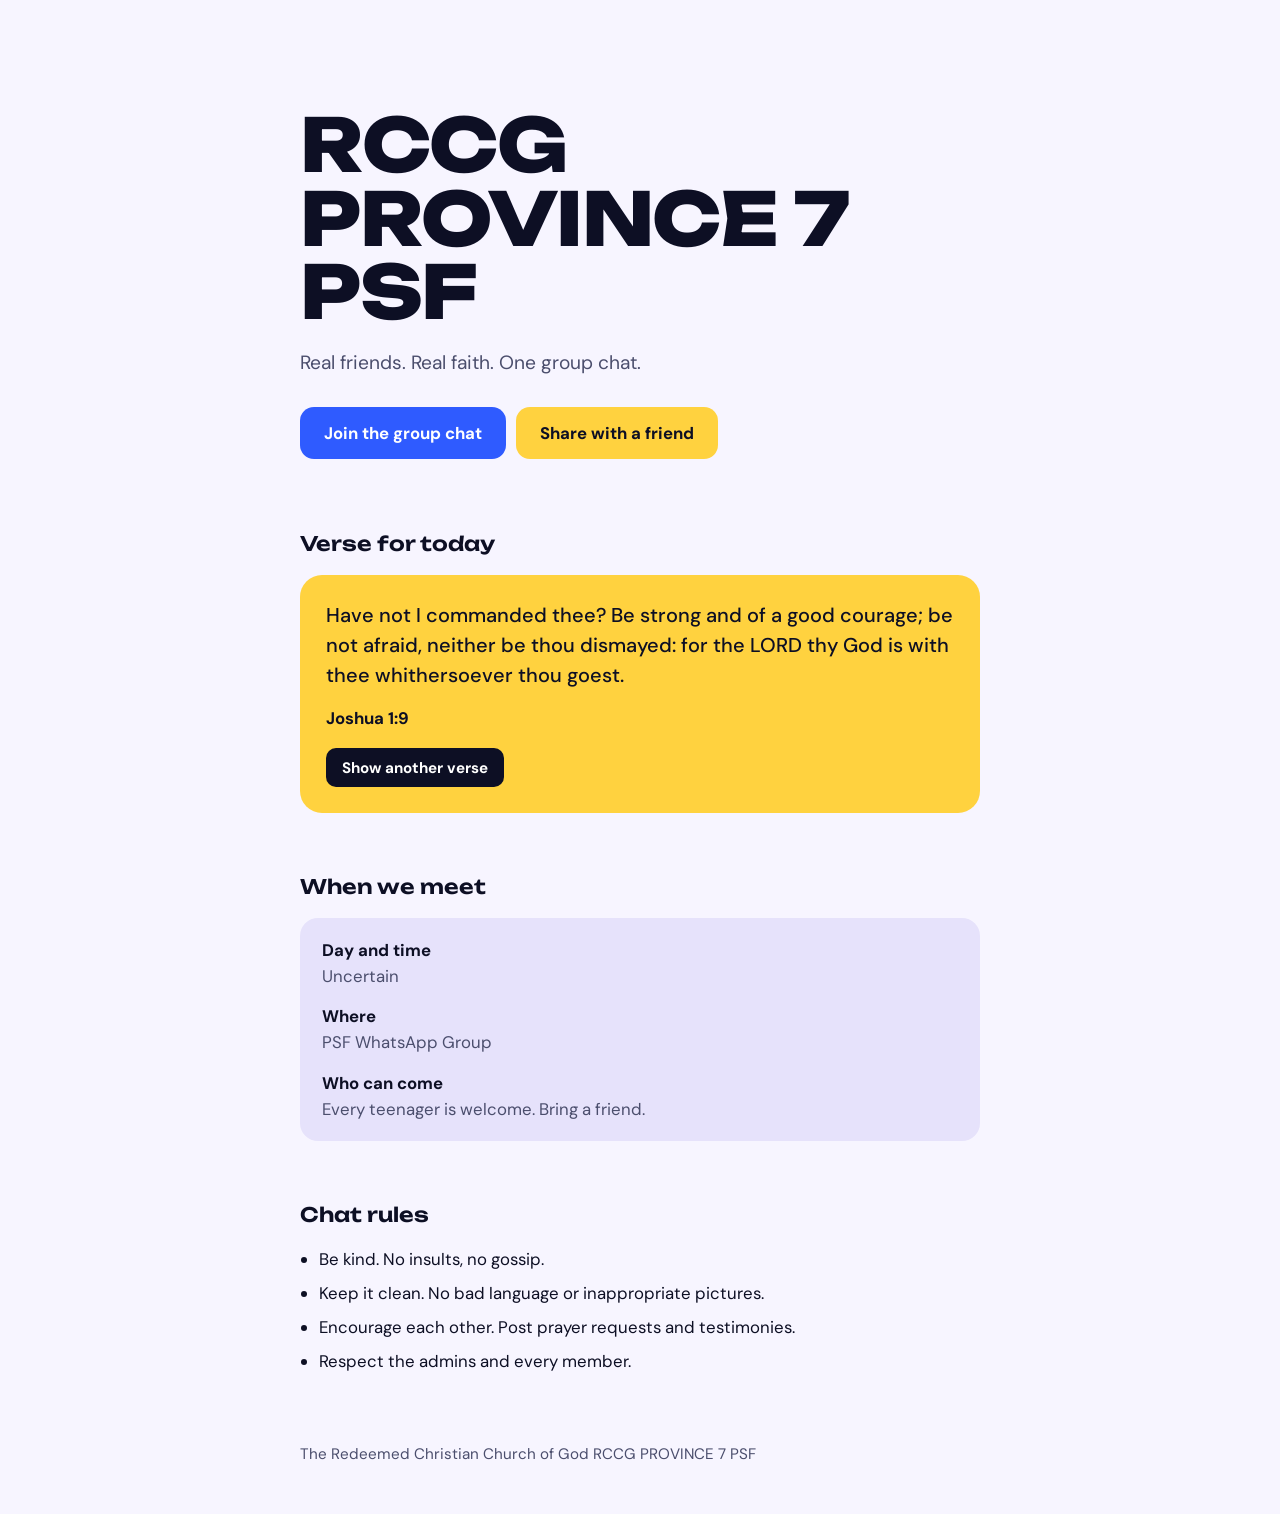
==== index.html @ 0ce9d032 "Rename index. html to index.html" ====
<!DOCTYPE html>
<html lang="en">
<head>
<meta charset="utf-8">
<meta name="viewport" content="width=device-width, initial-scale=1, viewport-fit=cover">
<title>Teens Connect</title>
<link href="https://fonts.googleapis.com/css2?family=Unbounded:wght@600;800&family=DM+Sans:wght@400;500;700&display=swap" rel="stylesheet">
<style>
:root{--bg:#f7f5ff;--ink:#0d0f24;--soft:#e6e2fb;--blue:#2f5bff;--sun:#ffd23f;--muted:#4b4e6d;box-sizing:border-box;padding-top:env(safe-area-inset-top,0px);padding-bottom:env(safe-area-inset-bottom,0px)}
@media (prefers-color-scheme:dark){:root:not([data-theme="light"]){--bg:#0d0f24;--ink:#f7f5ff;--soft:#1d2050;--muted:#b5b8d6}}
:root[data-theme="dark"]{--bg:#0d0f24;--ink:#f7f5ff;--soft:#1d2050;--muted:#b5b8d6}
*,*::before,*::after{box-sizing:inherit}
html{scroll-padding-top:env(safe-area-inset-top,0px)}
body{margin:0;background:var(--bg);color:var(--ink);font:400 1.05rem/1.55 "DM Sans",system-ui,sans-serif}
.wrap{max-width:720px;margin:0 auto;padding:0 1.25rem}
header{padding:12vh 0 2.5rem}
h1{font-family:Unbounded,system-ui,sans-serif;font-weight:800;font-size:clamp(2.4rem,11vw,4.6rem);line-height:1;margin:0;letter-spacing:-.02em}
.tag{font-size:1.2rem;margin:1.2rem 0 1.8rem;max-width:30ch;color:var(--muted)}
.btn{display:inline-block;font:700 1.05rem "DM Sans",sans-serif;text-decoration:none;border:0;border-radius:14px;padding:.95rem 1.5rem;cursor:pointer;background:var(--blue);color:#fff}
.btn.alt{background:var(--sun);color:#0d0f24;margin-left:.5rem}
.btn:focus-visible{outline:3px solid var(--ink);outline-offset:3px}
.btn:active{transform:scale(.97)}
.row{display:flex;flex-wrap:wrap;gap:.6rem}
.row .btn.alt{margin-left:0}
section{padding:1.8rem 0}
h2{font-family:Unbounded,system-ui,sans-serif;font-weight:600;font-size:1.25rem;margin:0 0 1rem}
.verse{background:var(--sun);color:#0d0f24;border-radius:22px;padding:1.6rem}
.verse q{display:block;font-size:1.25rem;line-height:1.5;font-weight:500;quotes:none}
.verse cite{display:block;margin-top:.9rem;font-weight:700;font-style:normal}
.verse button{margin-top:1.1rem;background:#0d0f24;color:#fff;font:700 .95rem "DM Sans",sans-serif;border:0;border-radius:10px;padding:.6rem 1rem;cursor:pointer}
.verse button:focus-visible{outline:3px solid #0d0f24;outline-offset:3px}
dl{margin:0;background:var(--soft);border-radius:18px;padding:1.2rem 1.4rem}
dt{font-weight:700}
dd{margin:0 0 .9rem;color:var(--muted)}
dd:last-child{margin-bottom:0}
ul{padding-left:1.2rem;margin:0}
li{margin-bottom:.5rem}
footer{padding:2rem 0 3rem;color:var(--muted);font-size:.95rem}
</style>
</head>
<body>
<div class="wrap">
  <header>
    <h1 id="name">RCCG PROVINCE 7 PSF </h1>
    <p class="tag" id="tagline">Real friends. Real faith. One group chat.</p>
    <div class="row">
      <a class="btn" id="join" href="#" rel="noopener">Join the group chat</a>
      <button class="btn alt" id="share" type="button">Share with a friend</button>
    </div>
  </header>

  <section>
    <h2>Verse for today</h2>
    <div class="verse">
      <q id="vtext"></q>
      <cite id="vref"></cite>
      <button id="next" type="button">Show another verse</button>
    </div>
  </section>

  <section>
    <h2>When we meet</h2>
    <dl>
      <dt>Day and time</dt><dd id="when"></dd>
      <dt>Where</dt><dd id="where"></dd>
      <dt>Who can come</dt><dd id="who"></dd>
    </dl>
  </section>

  <section>
    <h2>Chat rules</h2>
    <ul>
      <li>Be kind. No insults, no gossip.</li>
      <li>Keep it clean. No bad language or inappropriate pictures.</li>
      <li>Encourage each other. Post prayer requests and testimonies.</li>
      <li>Respect the admins and every member.</li>
    </ul>
  </section>

  <footer id="foot"></footer>
</div>

<script>
/* EDIT THIS BLOCK ONLY */
const CONFIG={
  name:"RCCG PROVINCE 7 PSF",
  tagline:"Real friends. Real faith. One group chat.",
  chatLink:"https://chat.whatsapp.com/https://whatsapp.com/channel/0029VbDlhIFJ93wdQyfQ9O46",
  when:"Uncertain",
  where:"PSF WhatsApp Group",
  who:"Every teenager is welcome. Bring a friend.",
  church:"The Redeemed Christian Church of God"
};
/* END EDIT BLOCK */

const verses=[
["Let no man despise thy youth; but be thou an example of the believers, in word, in conversation, in charity, in spirit, in faith, in purity.","1 Timothy 4:12"],
["Trust in the LORD with all thine heart; and lean not unto thine own understanding.","Proverbs 3:5"],
["Have not I commanded thee? Be strong and of a good courage; be not afraid, neither be thou dismayed: for the LORD thy God is with thee whithersoever thou goest.","Joshua 1:9"],
["Wherewithal shall a young man cleanse his way? by taking heed thereto according to thy word.","Psalm 119:9"],
["For I know the thoughts that I think toward you, saith the LORD, thoughts of peace, and not of evil, to give you an expected end.","Jeremiah 29:11"]
];
const $=id=>document.getElementById(id);
document.title=CONFIG.name;
$("name").textContent=CONFIG.name;
$("tagline").textContent=CONFIG.tagline;
$("join").href=CONFIG.chatLink;
$("when").textContent=CONFIG.when;
$("where").textContent=CONFIG.where;
$("who").textContent=CONFIG.who;
$("foot").textContent=CONFIG.church+" RCCG PROVINCE 7 PSF";

let v=Math.floor(Date.now()/864e5)%verses.length;
function showVerse(){$("vtext").textContent=verses[v][0];$("vref").textContent=verses[v][1]}
$("next").addEventListener("click",()=>{v=(v+1)%verses.length;showVerse()});
showVerse();

$("share").addEventListener("click",async()=>{
  const data={title:CONFIG.name,text:"Join our group chat!",url:location.href};
  try{
    if(navigator.share){await navigator.share(data)}
    else{await navigator.clipboard.writeText(location.href);$("share").textContent="Link copied"}
  }catch(e){}
});
</script>
</body>
</html>
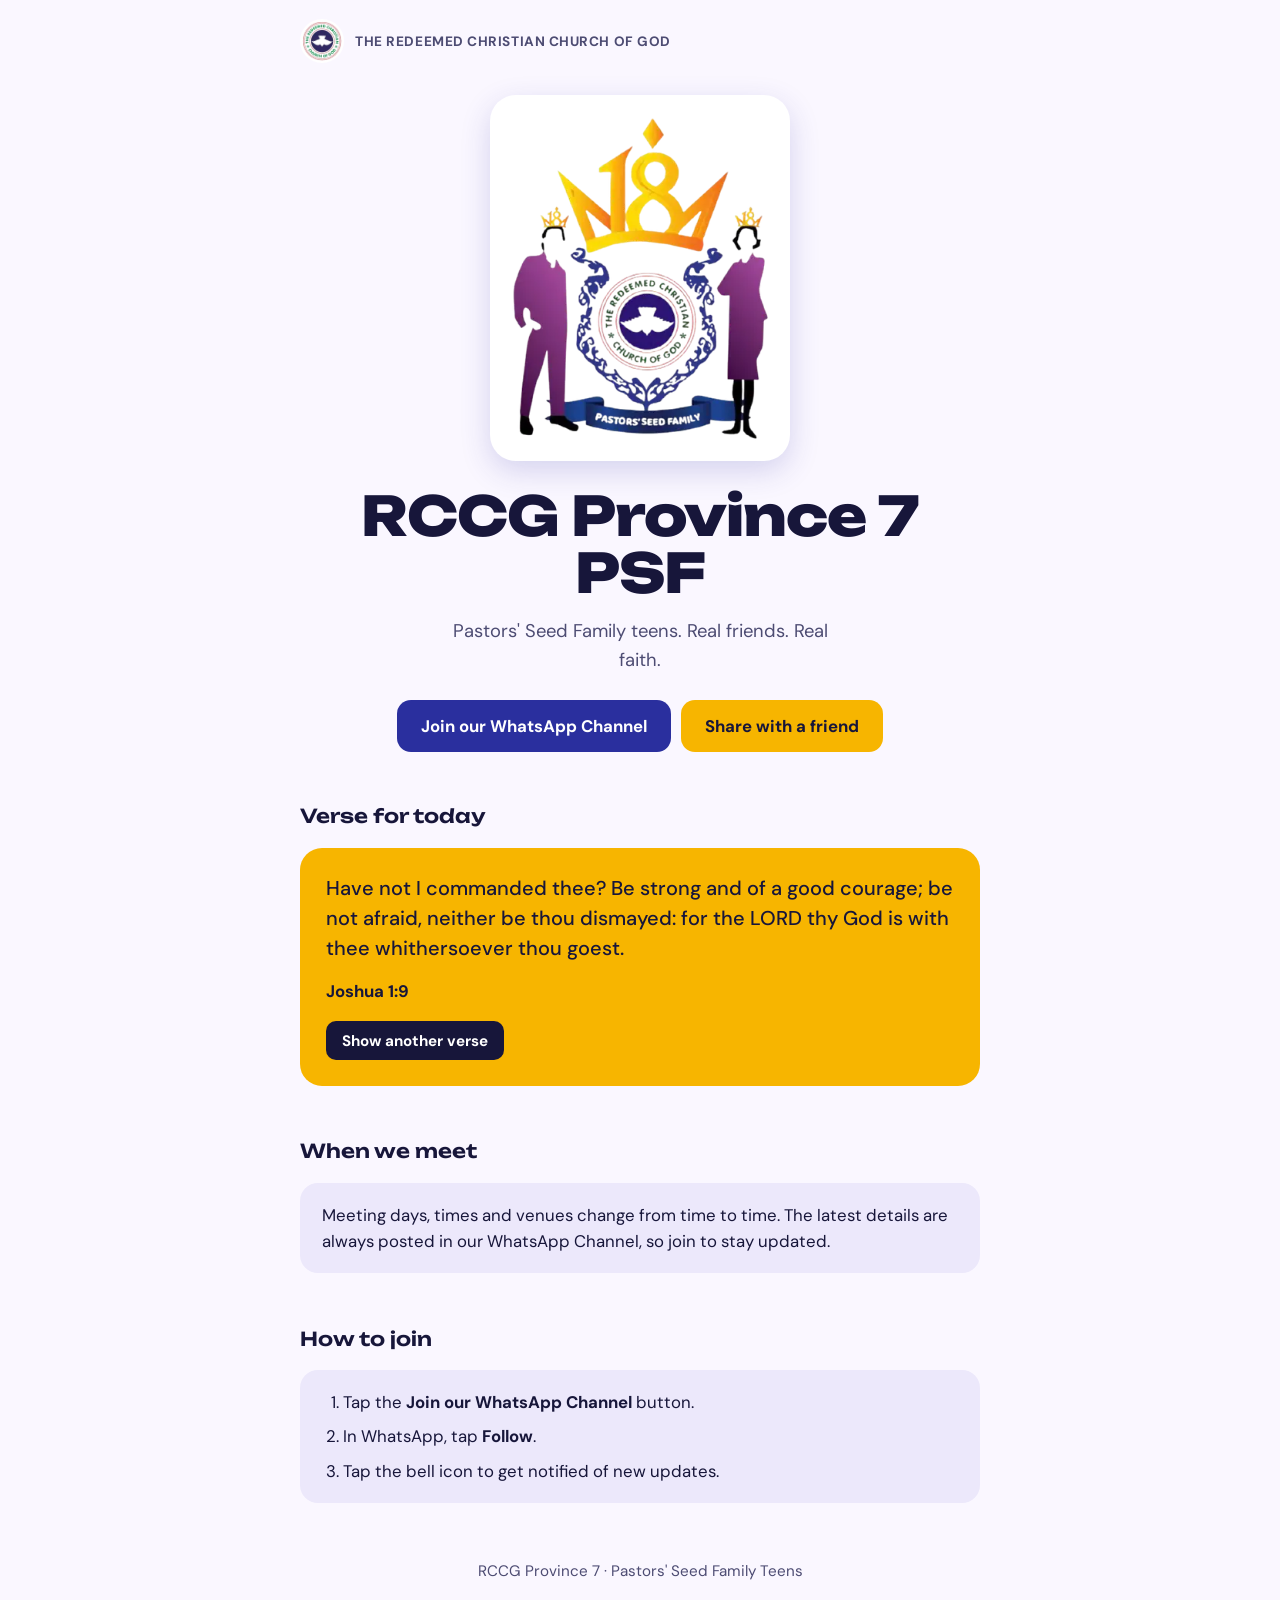
==== commit c94afac0: "Update index.html" ====
--- a/index.html
+++ b/index.html
@@ -3,48 +3,56 @@
 <head>
 <meta charset="utf-8">
 <meta name="viewport" content="width=device-width, initial-scale=1, viewport-fit=cover">
-<title>Teens Connect</title>
+<title>RCCG Province 7 PSF</title>
+<meta name="description" content="Official page of the RCCG Province 7 Pastors' Seed Family teens.">
 <link href="https://fonts.googleapis.com/css2?family=Unbounded:wght@600;800&family=DM+Sans:wght@400;500;700&display=swap" rel="stylesheet">
 <style>
-:root{--bg:#f7f5ff;--ink:#0d0f24;--soft:#e6e2fb;--blue:#2f5bff;--sun:#ffd23f;--muted:#4b4e6d;box-sizing:border-box;padding-top:env(safe-area-inset-top,0px);padding-bottom:env(safe-area-inset-bottom,0px)}
-@media (prefers-color-scheme:dark){:root:not([data-theme="light"]){--bg:#0d0f24;--ink:#f7f5ff;--soft:#1d2050;--muted:#b5b8d6}}
-:root[data-theme="dark"]{--bg:#0d0f24;--ink:#f7f5ff;--soft:#1d2050;--muted:#b5b8d6}
+:root{--bg:#faf7ff;--ink:#17163a;--soft:#ece8fb;--blue:#2a2f9e;--sun:#f7b500;--muted:#4d4c73;box-sizing:border-box;padding-top:env(safe-area-inset-top,0px);padding-bottom:env(safe-area-inset-bottom,0px)}
+@media (prefers-color-scheme:dark){:root:not([data-theme="light"]){--bg:#0f0f2b;--ink:#f6f3ff;--soft:#1e1f52;--muted:#b9b8da;--blue:#6f78ff}}
+:root[data-theme="dark"]{--bg:#0f0f2b;--ink:#f6f3ff;--soft:#1e1f52;--muted:#b9b8da;--blue:#6f78ff}
 *,*::before,*::after{box-sizing:inherit}
 html{scroll-padding-top:env(safe-area-inset-top,0px)}
 body{margin:0;background:var(--bg);color:var(--ink);font:400 1.05rem/1.55 "DM Sans",system-ui,sans-serif}
 .wrap{max-width:720px;margin:0 auto;padding:0 1.25rem}
-header{padding:12vh 0 2.5rem}
-h1{font-family:Unbounded,system-ui,sans-serif;font-weight:800;font-size:clamp(2.4rem,11vw,4.6rem);line-height:1;margin:0;letter-spacing:-.02em}
-.tag{font-size:1.2rem;margin:1.2rem 0 1.8rem;max-width:30ch;color:var(--muted)}
+.top{display:flex;align-items:center;gap:.7rem;padding:1.2rem 0 0;font-weight:700;font-size:.85rem;letter-spacing:.04em;text-transform:uppercase;color:var(--muted)}
+.top img{width:44px;height:auto;background:#fff;border-radius:50%;padding:2px}
+header{padding:2rem 0 1.5rem;text-align:center}
+.logo{display:block;margin:0 auto 1.6rem;width:min(300px,78%);height:auto;background:#fff;border-radius:26px;padding:1.2rem;box-shadow:0 10px 30px rgba(42,47,158,.18)}
+h1{font-family:Unbounded,system-ui,sans-serif;font-weight:800;font-size:clamp(2rem,9vw,3.4rem);line-height:1.05;margin:0;letter-spacing:-.02em}
+.tag{font-size:1.15rem;margin:1rem auto 1.6rem;max-width:30ch;color:var(--muted)}
 .btn{display:inline-block;font:700 1.05rem "DM Sans",sans-serif;text-decoration:none;border:0;border-radius:14px;padding:.95rem 1.5rem;cursor:pointer;background:var(--blue);color:#fff}
-.btn.alt{background:var(--sun);color:#0d0f24;margin-left:.5rem}
+.btn.alt{background:var(--sun);color:#17163a}
 .btn:focus-visible{outline:3px solid var(--ink);outline-offset:3px}
 .btn:active{transform:scale(.97)}
-.row{display:flex;flex-wrap:wrap;gap:.6rem}
-.row .btn.alt{margin-left:0}
-section{padding:1.8rem 0}
-h2{font-family:Unbounded,system-ui,sans-serif;font-weight:600;font-size:1.25rem;margin:0 0 1rem}
-.verse{background:var(--sun);color:#0d0f24;border-radius:22px;padding:1.6rem}
+.row{display:flex;flex-wrap:wrap;gap:.6rem;justify-content:center}
+section{padding:1.6rem 0}
+h2{font-family:Unbounded,system-ui,sans-serif;font-weight:600;font-size:1.2rem;margin:0 0 1rem}
+.verse{background:var(--sun);color:#17163a;border-radius:22px;padding:1.6rem}
 .verse q{display:block;font-size:1.25rem;line-height:1.5;font-weight:500;quotes:none}
 .verse cite{display:block;margin-top:.9rem;font-weight:700;font-style:normal}
-.verse button{margin-top:1.1rem;background:#0d0f24;color:#fff;font:700 .95rem "DM Sans",sans-serif;border:0;border-radius:10px;padding:.6rem 1rem;cursor:pointer}
-.verse button:focus-visible{outline:3px solid #0d0f24;outline-offset:3px}
-dl{margin:0;background:var(--soft);border-radius:18px;padding:1.2rem 1.4rem}
-dt{font-weight:700}
-dd{margin:0 0 .9rem;color:var(--muted)}
-dd:last-child{margin-bottom:0}
-ul{padding-left:1.2rem;margin:0}
+.verse button{margin-top:1.1rem;background:#17163a;color:#fff;font:700 .95rem "DM Sans",sans-serif;border:0;border-radius:10px;padding:.6rem 1rem;cursor:pointer}
+.verse button:focus-visible{outline:3px solid #17163a;outline-offset:3px}
+.card{background:var(--soft);border-radius:18px;padding:1.2rem 1.4rem}
+.card p{margin:0}
+ol{padding-left:1.3rem;margin:0}
 li{margin-bottom:.5rem}
-footer{padding:2rem 0 3rem;color:var(--muted);font-size:.95rem}
+li:last-child{margin-bottom:0}
+footer{padding:2rem 0 3rem;color:var(--muted);font-size:.95rem;text-align:center}
 </style>
 </head>
 <body>
 <div class="wrap">
+  <div class="top">
+    <img src="[data-uri]" alt="RCCG logo" width="44" height="44">
+    <span>The Redeemed Christian Church of God</span>
+  </div>
+
   <header>
-    <h1 id="name">RCCG PROVINCE 7 PSF </h1>
-    <p class="tag" id="tagline">Real friends. Real faith. One group chat.</p>
+    <img class="logo" src="[data-uri]" alt="Pastors' Seed Family logo with the number 18 and a crown" width="340" height="426">
+    <h1 id="name">RCCG Province 7 PSF</h1>
+    <p class="tag" id="tagline">Pastors' Seed Family teens. Real friends. Real faith.</p>
     <div class="row">
-      <a class="btn" id="join" href="#" rel="noopener">Join the group chat</a>
+      <a class="btn" id="join" href="#" target="_blank" rel="noopener">Join our WhatsApp Channel</a>
       <button class="btn alt" id="share" type="button">Share with a friend</button>
     </div>
   </header>
@@ -60,36 +68,29 @@
 
   <section>
     <h2>When we meet</h2>
-    <dl>
-      <dt>Day and time</dt><dd id="when"></dd>
-      <dt>Where</dt><dd id="where"></dd>
-      <dt>Who can come</dt><dd id="who"></dd>
-    </dl>
+    <div class="card">
+      <p>Meeting days, times and venues change from time to time. The latest details are always posted in our WhatsApp Channel, so join to stay updated.</p>
+    </div>
   </section>
 
   <section>
-    <h2>Chat rules</h2>
-    <ul>
-      <li>Be kind. No insults, no gossip.</li>
-      <li>Keep it clean. No bad language or inappropriate pictures.</li>
-      <li>Encourage each other. Post prayer requests and testimonies.</li>
-      <li>Respect the admins and every member.</li>
-    </ul>
+    <h2>How to join</h2>
+    <div class="card">
+      <ol>
+        <li>Tap the <strong>Join our WhatsApp Channel</strong> button.</li>
+        <li>In WhatsApp, tap <strong>Follow</strong>.</li>
+        <li>Tap the bell icon to get notified of new updates.</li>
+      </ol>
+    </div>
   </section>
 
-  <footer id="foot"></footer>
+  <footer>RCCG Province 7 &middot; Pastors' Seed Family Teens</footer>
 </div>
 
 <script>
 /* EDIT THIS BLOCK ONLY */
 const CONFIG={
-  name:"RCCG PROVINCE 7 PSF",
-  tagline:"Real friends. Real faith. One group chat.",
-  chatLink:"https://chat.whatsapp.com/https://whatsapp.com/channel/0029VbDlhIFJ93wdQyfQ9O46",
-  when:"Uncertain",
-  where:"PSF WhatsApp Group",
-  who:"Every teenager is welcome. Bring a friend.",
-  church:"The Redeemed Christian Church of God"
+  channelLink:"https://whatsapp.com/channel/0029VbDlhIFJ93wdQyfQ9O46"
 };
 /* END EDIT BLOCK */
 
@@ -101,14 +102,7 @@
 ["For I know the thoughts that I think toward you, saith the LORD, thoughts of peace, and not of evil, to give you an expected end.","Jeremiah 29:11"]
 ];
 const $=id=>document.getElementById(id);
-document.title=CONFIG.name;
-$("name").textContent=CONFIG.name;
-$("tagline").textContent=CONFIG.tagline;
-$("join").href=CONFIG.chatLink;
-$("when").textContent=CONFIG.when;
-$("where").textContent=CONFIG.where;
-$("who").textContent=CONFIG.who;
-$("foot").textContent=CONFIG.church+" RCCG PROVINCE 7 PSF";
+$("join").href=CONFIG.channelLink;
 
 let v=Math.floor(Date.now()/864e5)%verses.length;
 function showVerse(){$("vtext").textContent=verses[v][0];$("vref").textContent=verses[v][1]}
@@ -116,7 +110,7 @@
 showVerse();
 
 $("share").addEventListener("click",async()=>{
-  const data={title:CONFIG.name,text:"Join our group chat!",url:location.href};
+  const data={title:"RCCG Province 7 PSF",text:"Join our teens WhatsApp Channel!",url:location.href};
   try{
     if(navigator.share){await navigator.share(data)}
     else{await navigator.clipboard.writeText(location.href);$("share").textContent="Link copied"}
@@ -125,4 +119,3 @@
 </script>
 </body>
 </html>
-
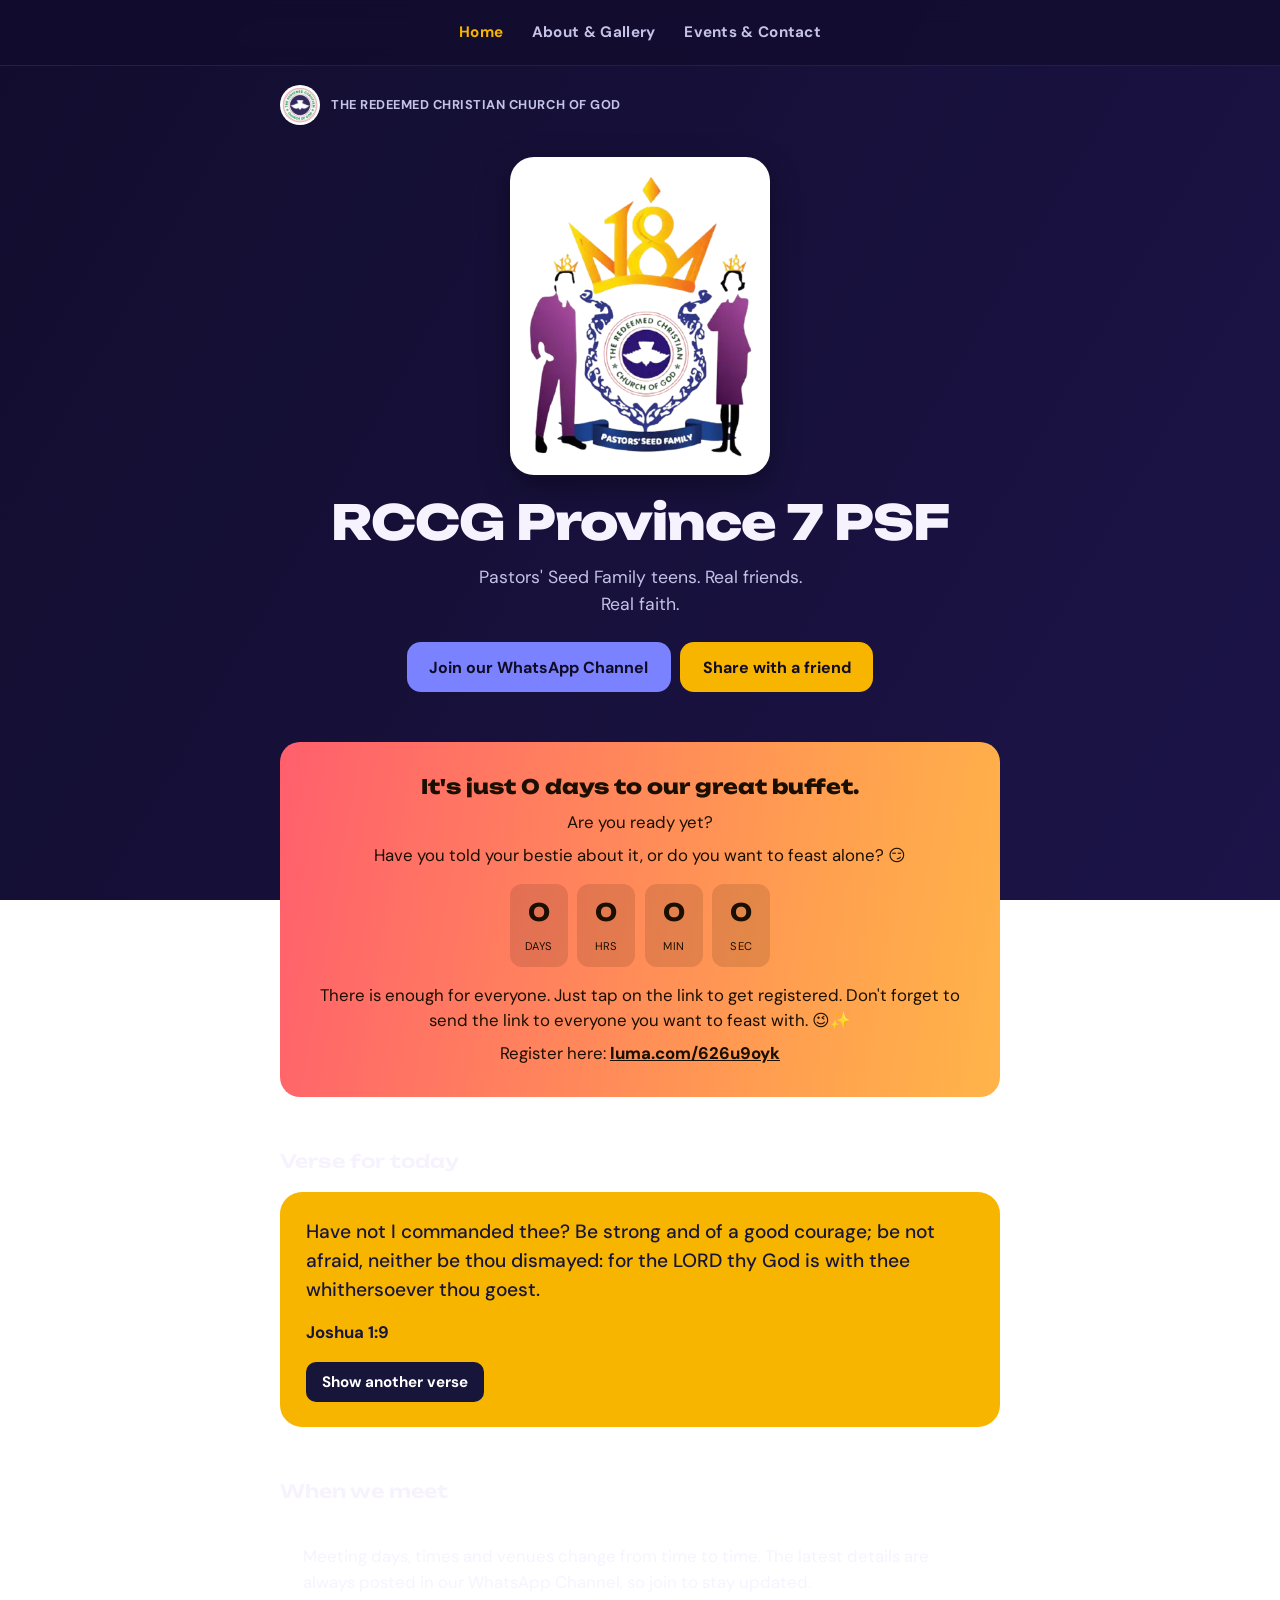
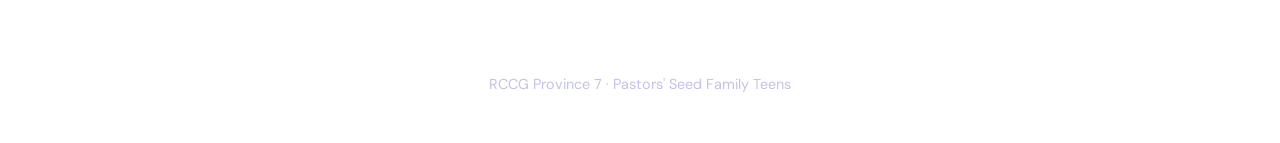
==== commit 4ff51b33: "Add files via upload" ====
--- a/index.html
+++ b/index.html
@@ -6,56 +6,41 @@
 <title>RCCG Province 7 PSF</title>
 <meta name="description" content="Official page of the RCCG Province 7 Pastors' Seed Family teens.">
 <link href="https://fonts.googleapis.com/css2?family=Unbounded:wght@600;800&family=DM+Sans:wght@400;500;700&display=swap" rel="stylesheet">
-<style>
-:root{--bg:#faf7ff;--ink:#17163a;--soft:#ece8fb;--blue:#2a2f9e;--sun:#f7b500;--muted:#4d4c73;box-sizing:border-box;padding-top:env(safe-area-inset-top,0px);padding-bottom:env(safe-area-inset-bottom,0px)}
-@media (prefers-color-scheme:dark){:root:not([data-theme="light"]){--bg:#0f0f2b;--ink:#f6f3ff;--soft:#1e1f52;--muted:#b9b8da;--blue:#6f78ff}}
-:root[data-theme="dark"]{--bg:#0f0f2b;--ink:#f6f3ff;--soft:#1e1f52;--muted:#b9b8da;--blue:#6f78ff}
-*,*::before,*::after{box-sizing:inherit}
-html{scroll-padding-top:env(safe-area-inset-top,0px)}
-body{margin:0;background:var(--bg);color:var(--ink);font:400 1.05rem/1.55 "DM Sans",system-ui,sans-serif}
-.wrap{max-width:720px;margin:0 auto;padding:0 1.25rem}
-.top{display:flex;align-items:center;gap:.7rem;padding:1.2rem 0 0;font-weight:700;font-size:.85rem;letter-spacing:.04em;text-transform:uppercase;color:var(--muted)}
-.top img{width:44px;height:auto;background:#fff;border-radius:50%;padding:2px}
-header{padding:2rem 0 1.5rem;text-align:center}
-.logo{display:block;margin:0 auto 1.6rem;width:min(300px,78%);height:auto;background:#fff;border-radius:26px;padding:1.2rem;box-shadow:0 10px 30px rgba(42,47,158,.18)}
-h1{font-family:Unbounded,system-ui,sans-serif;font-weight:800;font-size:clamp(2rem,9vw,3.4rem);line-height:1.05;margin:0;letter-spacing:-.02em}
-.tag{font-size:1.15rem;margin:1rem auto 1.6rem;max-width:30ch;color:var(--muted)}
-.btn{display:inline-block;font:700 1.05rem "DM Sans",sans-serif;text-decoration:none;border:0;border-radius:14px;padding:.95rem 1.5rem;cursor:pointer;background:var(--blue);color:#fff}
-.btn.alt{background:var(--sun);color:#17163a}
-.btn:focus-visible{outline:3px solid var(--ink);outline-offset:3px}
-.btn:active{transform:scale(.97)}
-.row{display:flex;flex-wrap:wrap;gap:.6rem;justify-content:center}
-section{padding:1.6rem 0}
-h2{font-family:Unbounded,system-ui,sans-serif;font-weight:600;font-size:1.2rem;margin:0 0 1rem}
-.verse{background:var(--sun);color:#17163a;border-radius:22px;padding:1.6rem}
-.verse q{display:block;font-size:1.25rem;line-height:1.5;font-weight:500;quotes:none}
-.verse cite{display:block;margin-top:.9rem;font-weight:700;font-style:normal}
-.verse button{margin-top:1.1rem;background:#17163a;color:#fff;font:700 .95rem "DM Sans",sans-serif;border:0;border-radius:10px;padding:.6rem 1rem;cursor:pointer}
-.verse button:focus-visible{outline:3px solid #17163a;outline-offset:3px}
-.card{background:var(--soft);border-radius:18px;padding:1.2rem 1.4rem}
-.card p{margin:0}
-ol{padding-left:1.3rem;margin:0}
-li{margin-bottom:.5rem}
-li:last-child{margin-bottom:0}
-footer{padding:2rem 0 3rem;color:var(--muted);font-size:.95rem;text-align:center}
-</style>
+<link rel="stylesheet" href="style.css">
 </head>
 <body>
+<div class="bgwave"></div>
+<nav><div class="row">
+  <a href="index.html" class="active">Home</a>
+  <a href="about.html">About &amp; Gallery</a>
+  <a href="events.html">Events &amp; Contact</a>
+</div></nav>
 <div class="wrap">
   <div class="top">
-    <img src="[data-uri]" alt="RCCG logo" width="44" height="44">
+    <img src="[data-uri]" alt="RCCG logo">
     <span>The Redeemed Christian Church of God</span>
   </div>
 
   <header>
-    <img class="logo" src="[data-uri]" alt="Pastors' Seed Family logo with the number 18 and a crown" width="340" height="426">
+    <img class="logo" src="[data-uri]" alt="Pastors' Seed Family logo with the number 18 and a crown">
     <h1 id="name">RCCG Province 7 PSF</h1>
-    <p class="tag" id="tagline">Pastors' Seed Family teens. Real friends. Real faith.</p>
+    <p class="tag">Pastors' Seed Family teens. Real friends. Real faith.</p>
     <div class="row">
       <a class="btn" id="join" href="#" target="_blank" rel="noopener">Join our WhatsApp Channel</a>
       <button class="btn alt" id="share" type="button">Share with a friend</button>
     </div>
   </header>
+
+  <section>
+    <div class="announce">
+      <p class="lead" id="countline">It's just <span id="daysleft">13 days</span> to our great buffet.</p>
+      <p>Are you ready yet?</p>
+      <p>Have you told your bestie about it, or do you want to feast alone? 😏</p>
+      <div class="countdown" id="countdown"></div>
+      <p>There is enough for everyone. Just tap on the link to get registered. Don't forget to send the link to everyone you want to feast with. 😉✨</p>
+      <p>Register here: <a href="https://luma.com/626u9oyk" target="_blank" rel="noopener">luma.com/626u9oyk</a></p>
+    </div>
+  </section>
 
   <section>
     <h2>Verse for today</h2>
@@ -73,49 +58,9 @@
     </div>
   </section>
 
-  <section>
-    <h2>How to join</h2>
-    <div class="card">
-      <ol>
-        <li>Tap the <strong>Join our WhatsApp Channel</strong> button.</li>
-        <li>In WhatsApp, tap <strong>Follow</strong>.</li>
-        <li>Tap the bell icon to get notified of new updates.</li>
-      </ol>
-    </div>
-  </section>
-
   <footer>RCCG Province 7 &middot; Pastors' Seed Family Teens</footer>
 </div>
 
-<script>
-/* EDIT THIS BLOCK ONLY */
-const CONFIG={
-  channelLink:"https://whatsapp.com/channel/0029VbDlhIFJ93wdQyfQ9O46"
-};
-/* END EDIT BLOCK */
-
-const verses=[
-["Let no man despise thy youth; but be thou an example of the believers, in word, in conversation, in charity, in spirit, in faith, in purity.","1 Timothy 4:12"],
-["Trust in the LORD with all thine heart; and lean not unto thine own understanding.","Proverbs 3:5"],
-["Have not I commanded thee? Be strong and of a good courage; be not afraid, neither be thou dismayed: for the LORD thy God is with thee whithersoever thou goest.","Joshua 1:9"],
-["Wherewithal shall a young man cleanse his way? by taking heed thereto according to thy word.","Psalm 119:9"],
-["For I know the thoughts that I think toward you, saith the LORD, thoughts of peace, and not of evil, to give you an expected end.","Jeremiah 29:11"]
-];
-const $=id=>document.getElementById(id);
-$("join").href=CONFIG.channelLink;
-
-let v=Math.floor(Date.now()/864e5)%verses.length;
-function showVerse(){$("vtext").textContent=verses[v][0];$("vref").textContent=verses[v][1]}
-$("next").addEventListener("click",()=>{v=(v+1)%verses.length;showVerse()});
-showVerse();
-
-$("share").addEventListener("click",async()=>{
-  const data={title:"RCCG Province 7 PSF",text:"Join our teens WhatsApp Channel!",url:location.href};
-  try{
-    if(navigator.share){await navigator.share(data)}
-    else{await navigator.clipboard.writeText(location.href);$("share").textContent="Link copied"}
-  }catch(e){}
-});
-</script>
+<script src="site.js"></script>
 </body>
 </html>
--- a/style.css
+++ b/style.css
@@ -0,0 +1,62 @@
+:root{--bg:#120d2e;--bg2:#1c1448;--bg3:#2a1d6b;--ink:#f6f3ff;--soft:rgba(255,255,255,.08);--blue:#7b82ff;--sun:#f7b500;--muted:#c4c2e6;--card:rgba(255,255,255,.06);box-sizing:border-box;padding-top:env(safe-area-inset-top,0px);padding-bottom:env(safe-area-inset-bottom,0px)}
+*,*::before,*::after{box-sizing:inherit}
+html{scroll-padding-top:env(safe-area-inset-top,0px);height:100%}
+body{margin:0;min-height:100%;color:var(--ink);font:400 1.05rem/1.55 "DM Sans",system-ui,sans-serif;position:relative;overflow-x:hidden}
+.bgwave{position:fixed;inset:0;z-index:-1;background:linear-gradient(120deg,var(--bg),var(--bg2),var(--bg3),var(--bg2));background-size:300% 300%;animation:wave 18s ease infinite}
+@keyframes wave{0%{background-position:0% 50%}50%{background-position:100% 50%}100%{background-position:0% 50%}}
+@media (prefers-reduced-motion:reduce){.bgwave{animation:none}}
+.wrap{max-width:760px;margin:0 auto;padding:0 1.25rem}
+nav{position:sticky;top:0;z-index:10;backdrop-filter:blur(10px);background:rgba(18,13,46,.75);border-bottom:1px solid var(--soft)}
+nav .row{display:flex;gap:1.4rem;justify-content:center;padding:1rem 0;flex-wrap:wrap}
+nav a{color:var(--muted);text-decoration:none;font-weight:700;font-size:.95rem;letter-spacing:.02em;padding:.3rem .2rem}
+nav a.active,nav a:hover{color:var(--sun)}
+.top{display:flex;align-items:center;gap:.7rem;padding:1.2rem 0 0;font-weight:700;font-size:.8rem;letter-spacing:.04em;text-transform:uppercase;color:var(--muted)}
+.top img{width:40px;height:40px;background:#fff;border-radius:50%;padding:2px}
+header{padding:2rem 0 1.5rem;text-align:center}
+.logo{display:block;margin:0 auto 1.4rem;width:min(260px,70%);height:auto;background:#fff;border-radius:24px;padding:1rem;box-shadow:0 10px 30px rgba(0,0,0,.35)}
+h1{font-family:Unbounded,system-ui,sans-serif;font-weight:800;font-size:clamp(1.8rem,8vw,3rem);line-height:1.08;margin:0;letter-spacing:-.02em}
+.tag{font-size:1.1rem;margin:.9rem auto 1.5rem;max-width:30ch;color:var(--muted)}
+.btn{display:inline-block;font:700 1rem "DM Sans",sans-serif;text-decoration:none;border:0;border-radius:14px;padding:.9rem 1.4rem;cursor:pointer;background:var(--blue);color:#0f0c24}
+.btn.alt{background:var(--sun);color:#0f0c24}
+.btn:focus-visible{outline:3px solid var(--ink);outline-offset:3px}
+.btn:active{transform:scale(.97)}
+.row{display:flex;flex-wrap:wrap;gap:.6rem;justify-content:center}
+section{padding:1.6rem 0}
+h2{font-family:Unbounded,system-ui,sans-serif;font-weight:600;font-size:1.15rem;margin:0 0 1rem}
+.verse{background:var(--sun);color:#17163a;border-radius:22px;padding:1.6rem}
+.verse q{display:block;font-size:1.2rem;line-height:1.5;font-weight:500;quotes:none}
+.verse cite{display:block;margin-top:.9rem;font-weight:700;font-style:normal}
+.verse button{margin-top:1.1rem;background:#17163a;color:#fff;font:700 .95rem "DM Sans",sans-serif;border:0;border-radius:10px;padding:.6rem 1rem;cursor:pointer}
+.verse button:focus-visible{outline:3px solid #17163a;outline-offset:3px}
+.card{background:var(--card);border:1px solid var(--soft);border-radius:18px;padding:1.2rem 1.4rem}
+.card p{margin:0}
+ol{padding-left:1.3rem;margin:0}
+li{margin-bottom:.5rem}
+li:last-child{margin-bottom:0}
+footer{padding:2rem 0 3rem;color:var(--muted);font-size:.9rem;text-align:center}
+.announce{background:linear-gradient(100deg,#ff5f6d,#ff9f50,#ffd23f,#ff9f50,#ff5f6d);background-size:300% 100%;animation:shine 7s linear infinite;color:#1a0f00;border-radius:20px;padding:1.4rem 1.3rem;text-align:center}
+@media (prefers-reduced-motion:reduce){.announce{animation:none}}
+@keyframes shine{0%{background-position:0% 50%}100%{background-position:300% 50%}}
+.announce p{margin:.5rem 0;font-size:1.05rem;line-height:1.5}
+.announce .lead{font-size:1.25rem;font-weight:800;font-family:Unbounded,system-ui,sans-serif}
+.announce a{color:#1a0f00;font-weight:800;text-decoration:underline}
+.countdown{display:flex;gap:.6rem;justify-content:center;margin:1rem 0}
+.countdown div{background:rgba(26,15,0,.12);border-radius:12px;padding:.6rem .9rem;min-width:58px}
+.countdown b{display:block;font-size:1.5rem;font-family:Unbounded,system-ui,sans-serif}
+.countdown span{font-size:.7rem;text-transform:uppercase;letter-spacing:.04em}
+.gallery{display:grid;grid-template-columns:1fr 1fr;gap:.8rem}
+.gallery .ph{aspect-ratio:1;border-radius:16px;background:linear-gradient(135deg,var(--card),var(--soft));display:flex;align-items:center;justify-content:center;color:var(--muted);font-size:.85rem;text-align:center;padding:.5rem;border:1px dashed rgba(255,255,255,.25)}
+.about p{margin:0 0 1rem;color:var(--muted);line-height:1.6}
+.about p:last-child{margin-bottom:0}
+.team{display:grid;grid-template-columns:1fr 1fr;gap:.8rem}
+.team .p{background:var(--card);border:1px solid var(--soft);border-radius:16px;padding:1rem;text-align:center}
+.team .av{width:56px;height:56px;border-radius:50%;background:var(--soft);margin:0 auto .6rem}
+.team .nm{font-weight:700;font-size:.95rem}
+.team .rl{color:var(--muted);font-size:.82rem}
+details{background:var(--card);border:1px solid var(--soft);border-radius:14px;padding:.9rem 1.1rem;margin-bottom:.7rem}
+details:last-child{margin-bottom:0}
+summary{font-weight:700;cursor:pointer}
+details p{margin:.6rem 0 0;color:var(--muted)}
+.contact-list{list-style:none;padding:0;margin:0;display:flex;flex-direction:column;gap:.7rem}
+.contact-list a{color:var(--ink);text-decoration:none;font-weight:700;display:flex;align-items:center;gap:.6rem}
+.contact-list span.lbl{color:var(--muted);font-weight:400;font-size:.85rem;display:block}
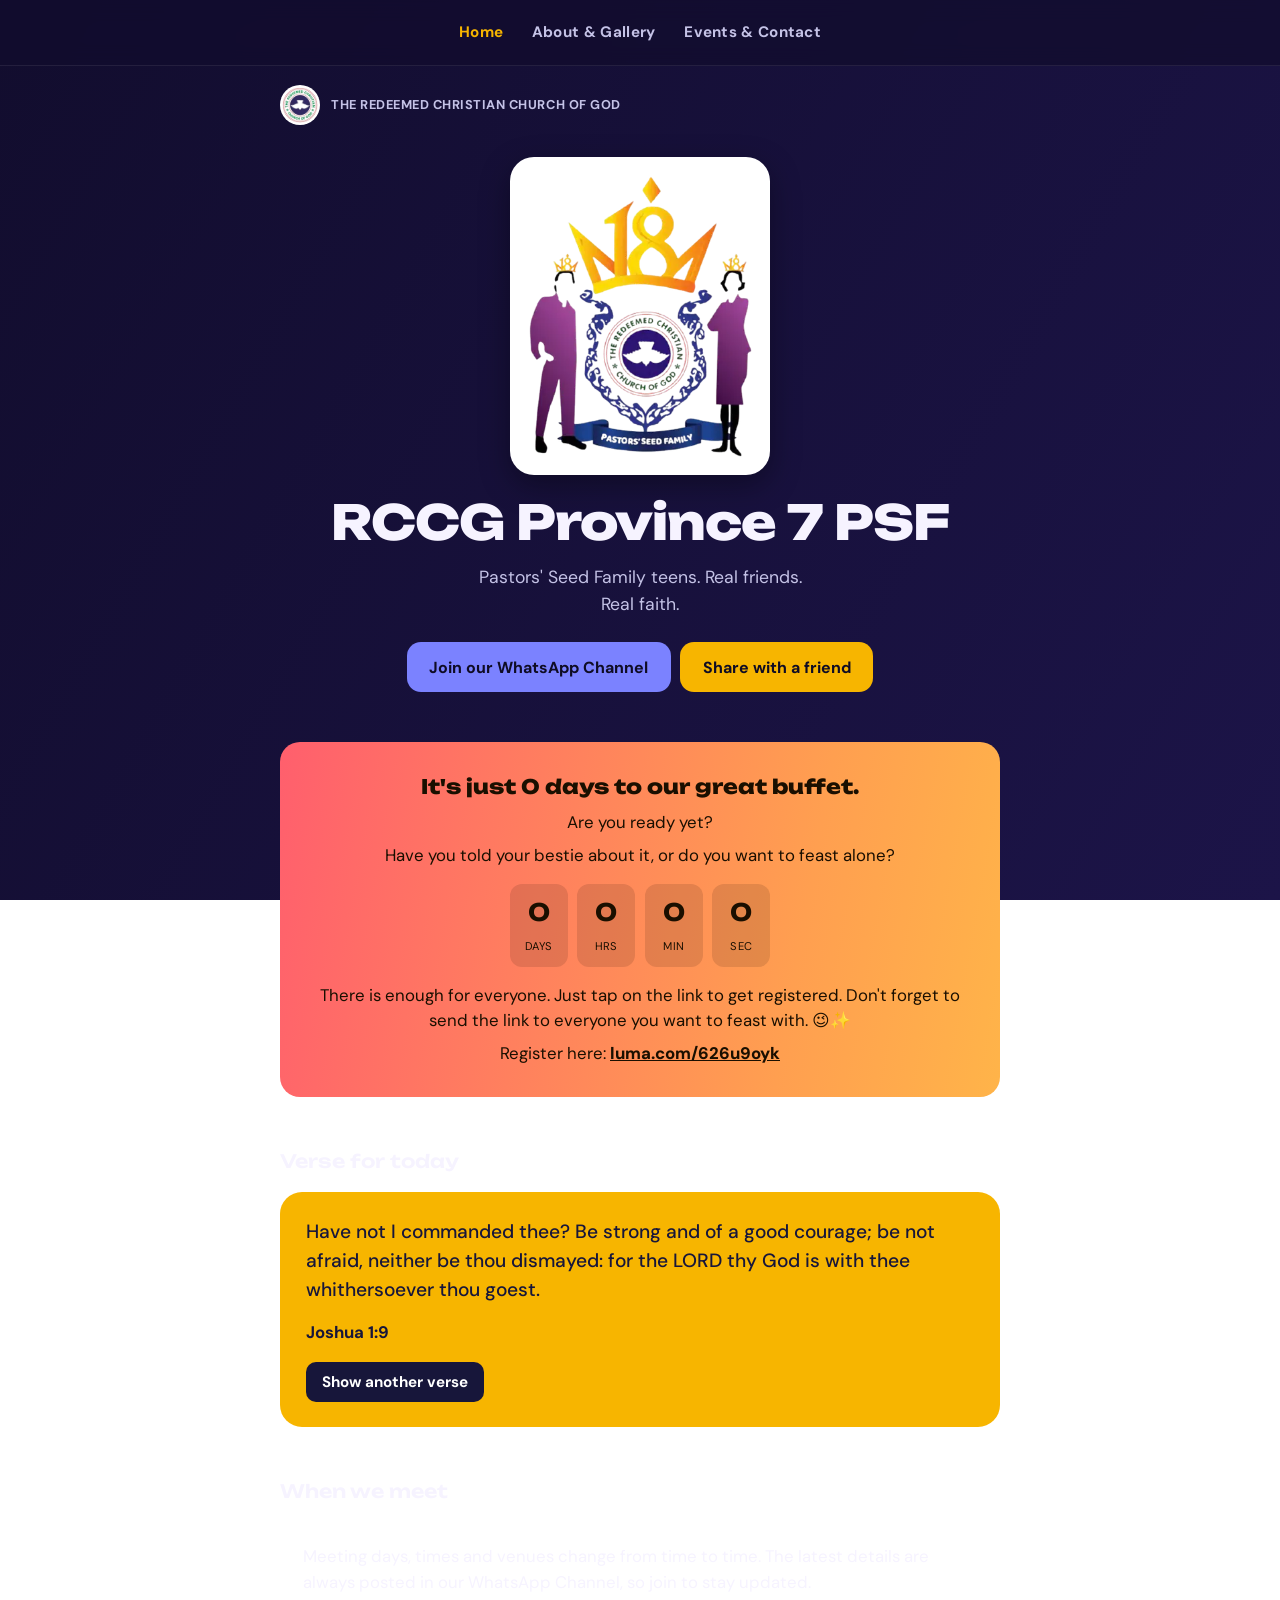
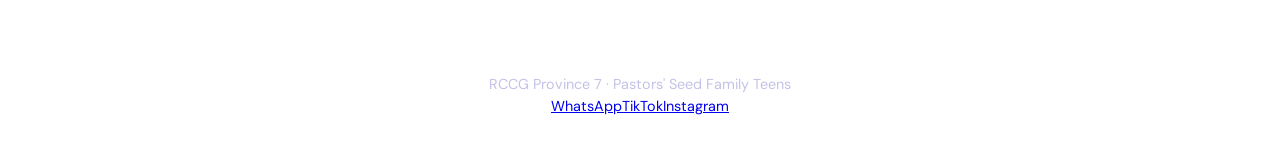
==== commit 3b0748a5: "Update index.html" ====
--- a/index.html
+++ b/index.html
@@ -4,7 +4,7 @@
 <meta charset="utf-8">
 <meta name="viewport" content="width=device-width, initial-scale=1, viewport-fit=cover">
 <title>RCCG Province 7 PSF</title>
-<meta name="description" content="Official page of the RCCG Province 7 Pastors' Seed Family teens.">
+<meta name="description" content="Official page of the RCCG Province 7 Pastors' Seed Family.">
 <link href="https://fonts.googleapis.com/css2?family=Unbounded:wght@600;800&family=DM+Sans:wght@400;500;700&display=swap" rel="stylesheet">
 <link rel="stylesheet" href="style.css">
 </head>
@@ -35,7 +35,7 @@
     <div class="announce">
       <p class="lead" id="countline">It's just <span id="daysleft">13 days</span> to our great buffet.</p>
       <p>Are you ready yet?</p>
-      <p>Have you told your bestie about it, or do you want to feast alone? 😏</p>
+      <p>Have you told your bestie about it, or do you want to feast alone? </p>
       <div class="countdown" id="countdown"></div>
       <p>There is enough for everyone. Just tap on the link to get registered. Don't forget to send the link to everyone you want to feast with. 😉✨</p>
       <p>Register here: <a href="https://luma.com/626u9oyk" target="_blank" rel="noopener">luma.com/626u9oyk</a></p>
@@ -58,7 +58,7 @@
     </div>
   </section>
 
-  <footer>RCCG Province 7 &middot; Pastors' Seed Family Teens</footer>
+  <footer>RCCG Province 7 &middot; Pastors' Seed Family Teens<div class="social"><a href="https://whatsapp.com/channel/0029VbDlhIFJ93wdQyfQ9O46" target="_blank" rel="noopener">WhatsApp</a><a href="https://www.tiktok.com/@rccg.rivers.provi0" target="_blank" rel="noopener">TikTok</a><a href="https://www.instagram.com/rccg_rivers7psf" target="_blank" rel="noopener">Instagram</a></div></footer>
 </div>
 
 <script src="site.js"></script>
